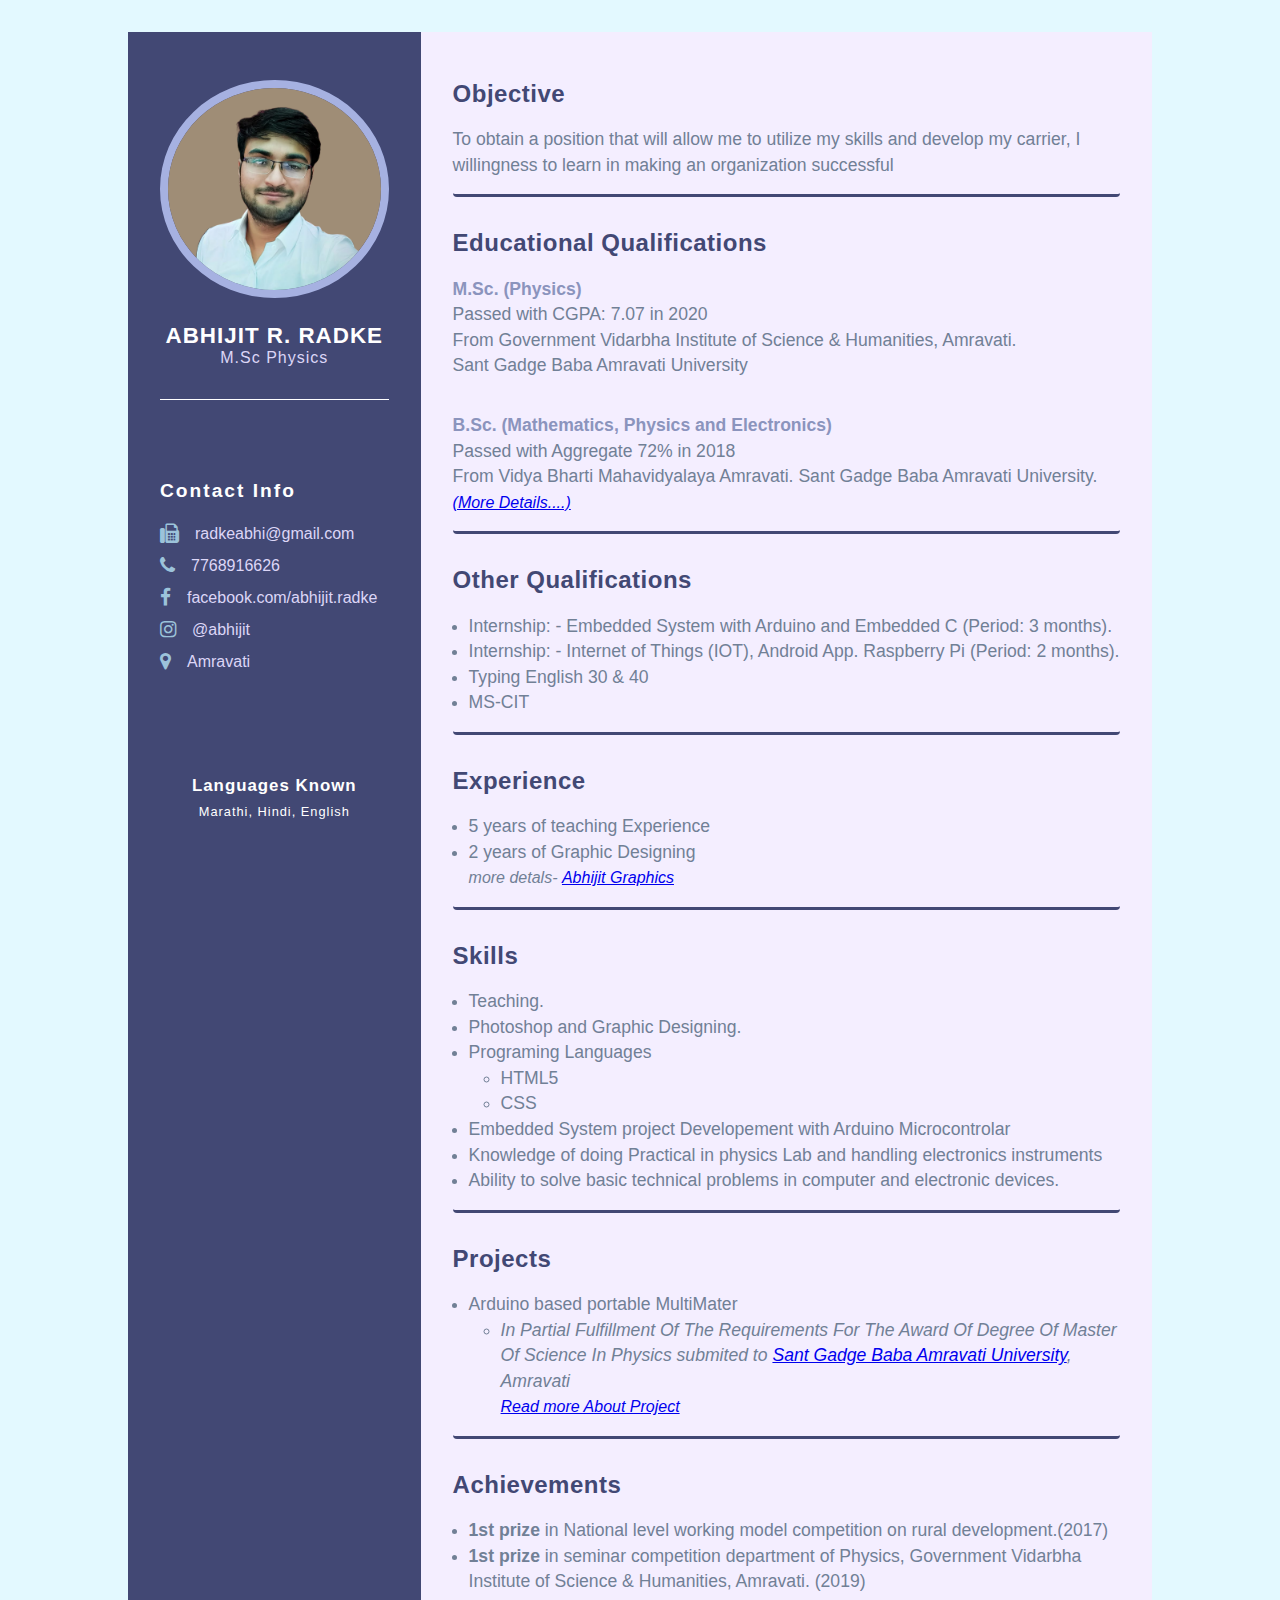
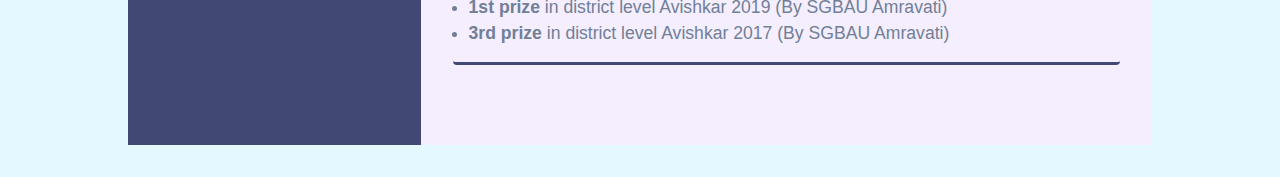
==== index.html @ 4734a768 "v3" ====
<!DOCTYPE html>
<html lang="en">

<head>
    <meta charset="UTF-8">
    <meta http-equiv="X-UA-Compatible" content="IE=edge">
    <meta name="viewport" content="width=device-width, initial-scale=1.0">
    <title>Abhijit Radke</title>
    <link rel="icon" href="icon/apple-touch-icon.png">
    <link rel="stylesheet" href="css/style.css">
    <link rel="preconnect" href="https://fonts.googleapis.com">
    <link rel="preconnect" href="https://fonts.gstatic.com" crossorigin>
    <link href="https://fonts.googleapis.com/css2?family=Poppins:wght@100;300;400;600&display=swap" rel="stylesheet">
    <link rel="stylesheet" href="https://cdnjs.cloudflare.com/ajax/libs/font-awesome/4.7.0/css/font-awesome.min.css">
</head>

<body>
    <main class="main-content">
        <section class="left">
            <div class="left-sec">
                <div class="profile">
                    <div class="image">
                        <img src="img/Untitled design.png" al alt="Profile img">
                    </div>

                    <h2 class="name">Abhijit R. Radke</h2>
                    <p class="edu">M.Sc Physics</p>
                </div>

                <div class="cintact">
                    <h3 class="main-title">Contact Info</h3>
                    <ul>
                        <li>
                            <i class="fa fa-fax"></i>
                            radkeabhi@gmail.com
                        </li>
                        <li>
                            <i class="fa fa-phone"></i>
                            7768916626
                        </li>
                        <li>
                            <i class="fa fa-facebook"></i>
                            facebook.com/abhijit.radke
                        </li>
                        <li>
                            <i class="fa fa-instagram"></i>
                            @abhijit
                        </li>
                        <li>
                            <i class="fa fa-map-marker"></i>
                            Amravati
                        </li>
                    </ul>

                </div>
                <br>
                <div class="lang">
                    <h3> Languages Known</h3>
                    <p class="marathi">Marathi, Hindi, English</p>

                </div>
            </div>
        </section>
        <section class="right">
            <div class="right-main-content">
                <section class="sec">
                    <h2 class="right-title">Objective</h2>
                    <p class="para">To obtain a position that will allow me to utilize my skills and develop my carrier,
                        I willingness to learn
                        in making an organization successful</p>

                </section>

                <section class="sec">
                    <h2 class="right-title">Educational Qualifications</h2>
                    <h3 class="sub-right">M.Sc. (Physics)</h3>
                    <p class="para2">Passed with CGPA: 7.07 in 2020<br>
                        From Government Vidarbha Institute of Science & Humanities, Amravati.<br>
                        Sant Gadge Baba Amravati University<br></p>
                    <br>

                    <h3 class="sub-right">B.Sc. (Mathematics, Physics and Electronics)</h3>
                    <p class="para">Passed with Aggregate 72% in 2018<br>
                        From Vidya Bharti Mahavidyalaya Amravati. Sant Gadge Baba Amravati University. <br>
                        <a href="Educational Qulification.html" style="font-size: 1rem;"><em>(More Details....)</em></a><br>
                    </p>
                </section>

                <section class="sec">
                    <h2 class="right-title">Other Qualifications</h2>
                    <div class="list">
                        <ul style="padding-left: 1rem;">
                            <li>Internship: - Embedded System with Arduino and Embedded C (Period: 3 months).</li>
                            <li>Internship: - Internet of Things (IOT), Android App. Raspberry Pi (Period: 2 months).
                            </li>
                            <li>Typing English 30 & 40</li>
                            <li>MS-CIT</li>
                        </ul>
                    </div>

                </section>
                <section class="sec">
                    <h2 class="right-title">Experience</h2>
                    <div class="list">
                        <ul style="padding-left: 1rem;">
                            <li>5 years of teaching Experience</li>
                            <li>2 years of Graphic Designing
                                <ul style="font-size: 1rem;">
                                    <em>more detals-</em> <a href="https://abhijitradke.github.io/AbhijitGraphics/"> <em>Abhijit Graphics</em> </a>
                                </ul>
                            </li>
                        </ul>
                    </div>
                </section>

                <section class="sec">
                    <h2 class="right-title">Skills</h2>
                    <div class="list">
                        <ul style="padding-left: 1rem;">
                            <li>Teaching.</li>
                            <li>Photoshop and Graphic Designing.</li>
                            <li>Programing Languages
                                <ul style="padding-left: 2rem;">
                                    <li>HTML5</li>
                                    <li> CSS</li>
                                </ul>
                            </li>
                            <li> Embedded System project Developement with Arduino Microcontrolar </li>
                            <li>Knowledge of doing Practical in physics Lab and handling electronics instruments</li>
                            <li>Ability to solve basic technical problems in computer and electronic devices.</li>

                        </ul>
                        </li>
                        </ul>
                    </div>
                </section>

                <section class="sec">
                    <h2 class="right-title">Projects</h2>
                    <div class="list">
                        <ul style="padding-left: 1rem;">
                            <li>Arduino based portable MultiMater</li>
                            <ul style="padding-left: 2rem;">
                                <li><em>In Partial Fulfillment Of The Requirements For The Award Of Degree Of
                                        Master Of Science In Physics
                                        submited to
                                        <a href="https://www.sgbau.ac.in/">Sant Gadge Baba Amravati University</a>,
                                        Amravati <br> <a href="project.html" style="font-size: 1rem;">Read more About
                                            Project</a></em> </li>
                            </ul>
                    </div>
                </section>

                <section class="sec">
                    <h2 class="right-title">Achievements</h2>
                    <div class="list">
                        <ul style="padding-left: 1rem;">
                            <li> <b>1st prize</b>  in National level working model competition on rural development.(2017)</li>
                            <li><b>1st prize</b> in seminar competition department of Physics, Government Vidarbha Institute of
                                Science &
                                Humanities, Amravati. (2019)</li>
                            <li><b>1st prize</b> in district level Avishkar 2019 (By SGBAU Amravati)</li>
                            <li><b>3rd prize</b> in district level Avishkar 2017 (By SGBAU Amravati)</li>
                        </ul>
                    </div>
                </section>

            </div>
        </section>
    </main>

</body>

</html>
---- css/style.css ----
*{
    padding: 0;
    margin: 0;
    box-sizing: border-box;
    
    font-family: 'Nunito', sans-serif;
}

body{
    background-color: #e3f9ff;
}

.main-content{
    min-height: 100vh;
    width: 80%;
    margin: 2rem auto;
    display: grid;
    grid-template-columns: repeat(7, 1fr);
    /* border-color: brown; */
}
.left { 
    grid-column: span 2;
    height: 100%;
    background-color: #424874;
}
.right{
    grid-column: span 5;
    height: 100%;
    background-color:#F4EEFF;
}
.left-sec{
    padding: 3rem 2rem;
    list-style: none;
}
.image{
    width: 100%;
    align-content: center;
}
.profile img{
    width: 100%;
    border-radius: 50%;
    border: 8px solid #A6B1E1;
    align-content: center;
}
.name{
    font-size: 1.4rem;
    color: rgb(255, 255, 255);
    text-align: center;
    text-transform: uppercase;
    text-align: center;
    letter-spacing: 1px;
    padding-top: 1.3rem;
    /* padding: 1rem 0; */
}
.edu{
    font-size: 1rem;
    color: #DCD6F7;
    text-align: center;
    text-transform: unset;
    letter-spacing: 1px;
    padding-bottom: 2rem;
    border-bottom: 1px  solid white;
}
.lang{
    font-size: 0.9rem;
    color: #ffffff;
    text-align: center;
    text-transform: unset;
    letter-spacing: 1px;
    padding-bottom: 3rem;
    padding-top: 5rem;
}
.lang p {
    font-size: 0.8rem;
    color: #ffffff;
    text-align: center;
    text-transform: unset;
    letter-spacing: 1px;
    padding-top: 0.5rem;
}
.main-title {
    padding-top: 5rem;
    font-size: 1.2rem;
    color: #ffffff;
    letter-spacing: 2px;
}
.cintact ul{
    padding-top: 1rem;
}

.cintact ul li{
    padding: .4rem 0;
    display: flex;
    align-items: center;
    color: #DCD6F7;
}
.cintact ul li i{
    padding-right: 1rem;
    font-size: 1.2rem;
    color: #9cc3da;
}
.right-main-content{
    padding: 3rem 2rem;
}
.right-title{
    letter-spacing: 0.5px;
    color: #424874;
    margin-bottom: 1.2rem;
    position: relative;
}
.para{
    line-height: 1.6rem;
    color: #718096;
    font-size: 1.1rem;
    padding-bottom: 1rem;
    border-bottom: 3px solid #424874;
    border-radius: 4px;
}
.hr{
    height: 2rem;
    background-color: #A6B1E1;
    border-radius: 12px;
  
}
.sec{
    padding-bottom: 2rem;
}
.sub-right{
    line-height: 1.6rem;
    color: #8b94bd;
    font-size: 1.1rem;

}
.para2{
    line-height: 1.6rem;
    color: #718096;
    font-size: 1.1rem;
    padding-bottom: 1rem;
}
.list{
    line-height: 1.6rem;
    color: #718096;
    font-size: 1.1rem;
    padding-bottom: 1rem;
    border-bottom: 3px solid #424874;
    border-radius: 4px;

}
/*Media Querries*/


@media screen and (max-width:780px){
    .right-main-content{
        grid-template-columns: repeat(1, 1fr);
    }
}
@media screen and (max-width:780px){
    .left{
        grid-column: span 3;
    }
    .right{
        grid-column: span 4;
    }
}
@media screen and (max-width:1200px){
    .main-content{
        grid-template-columns: repeat(1, 1fr);
    }
    .image{
        width: 40%;
        align-content: center;
    }
}
@media screen and (max-width:700px){
    .image{
        width: 60%;
        align-content: center;
    }
}
@media screen and (max-width:390px){
    .name{
        font-size: 1.5rem;
    }
}
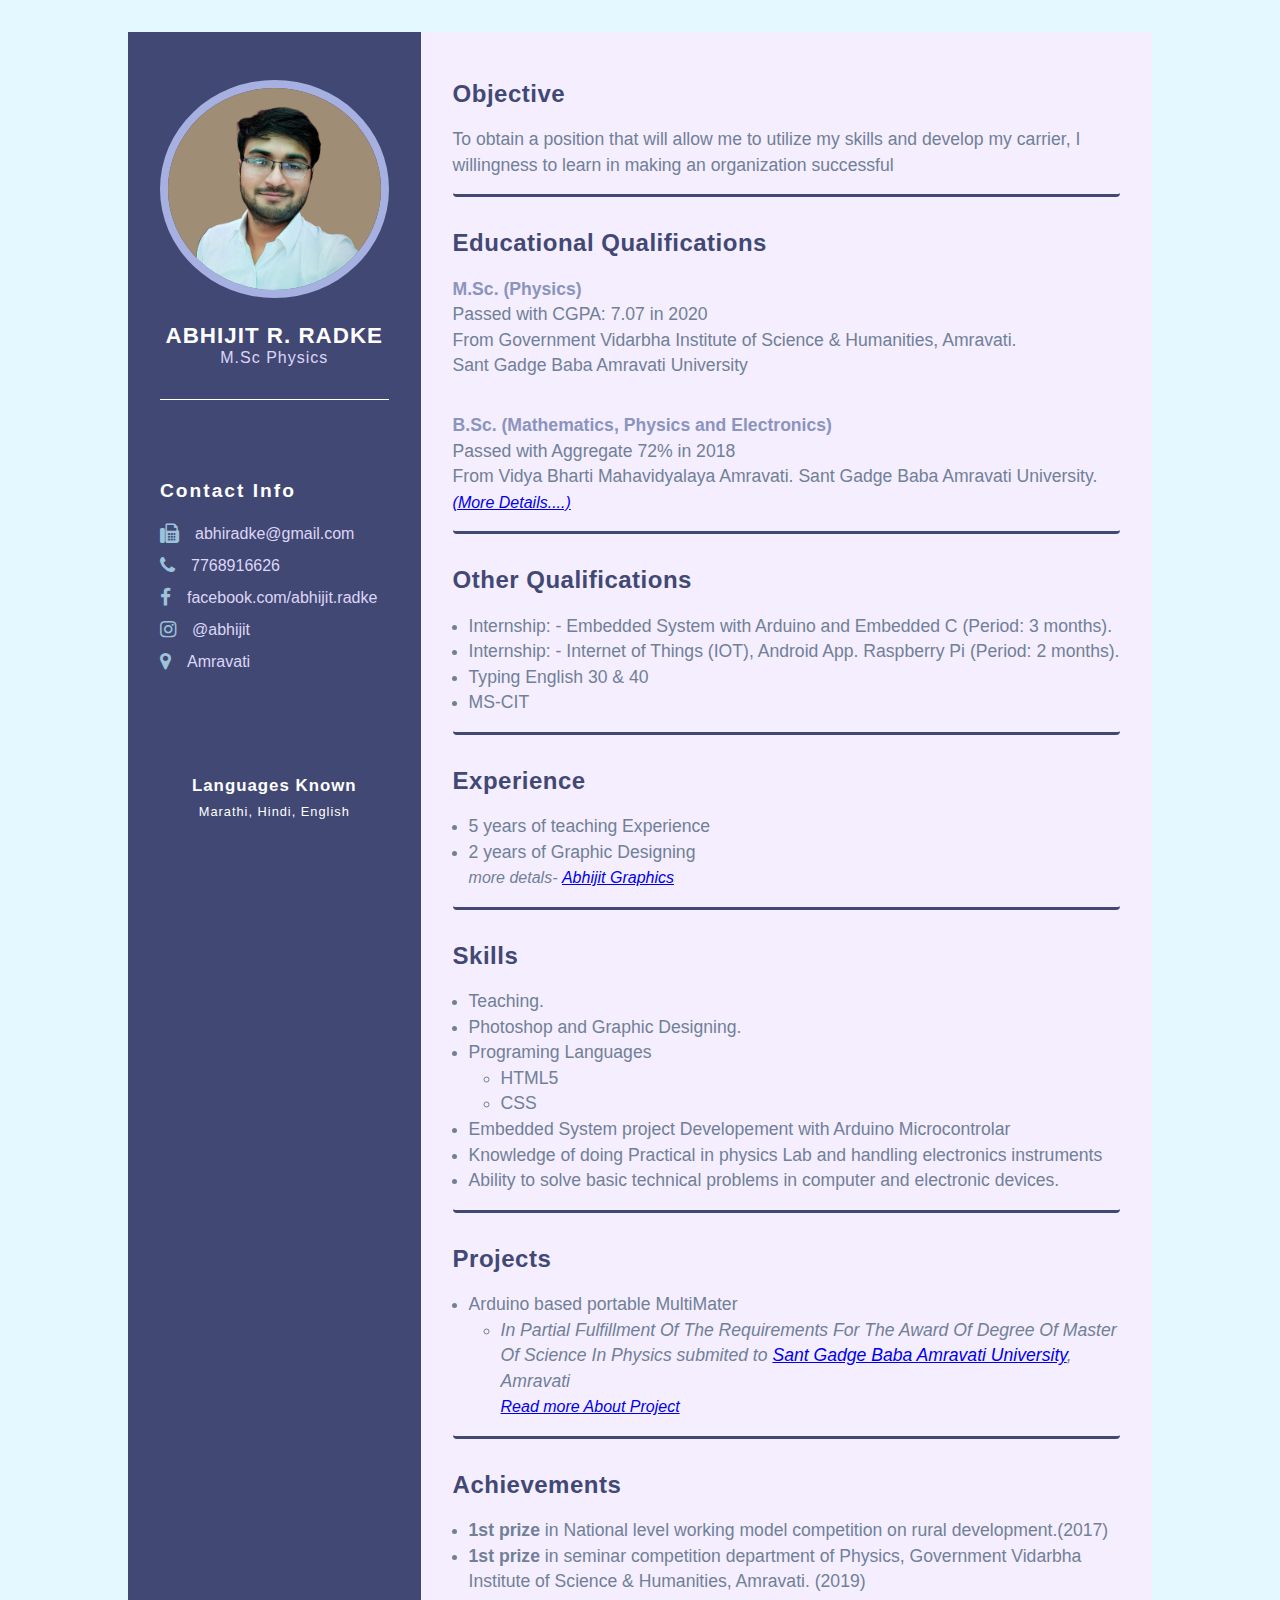
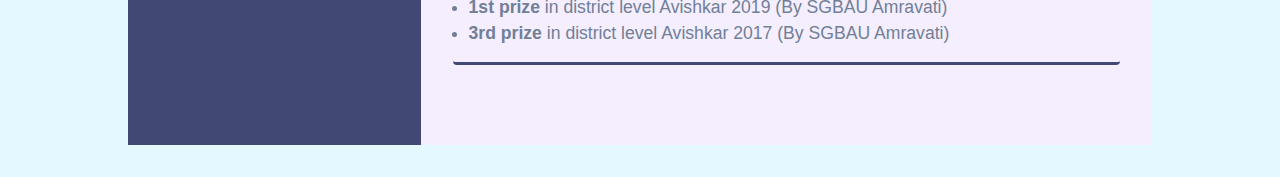
==== commit 2667d8f2: "v3" ====
--- a/index.html
+++ b/index.html
@@ -32,7 +32,7 @@
                     <ul>
                         <li>
                             <i class="fa fa-fax"></i>
-                            radkeabhi@gmail.com
+                            abhiradke@gmail.com
                         </li>
                         <li>
                             <i class="fa fa-phone"></i>
